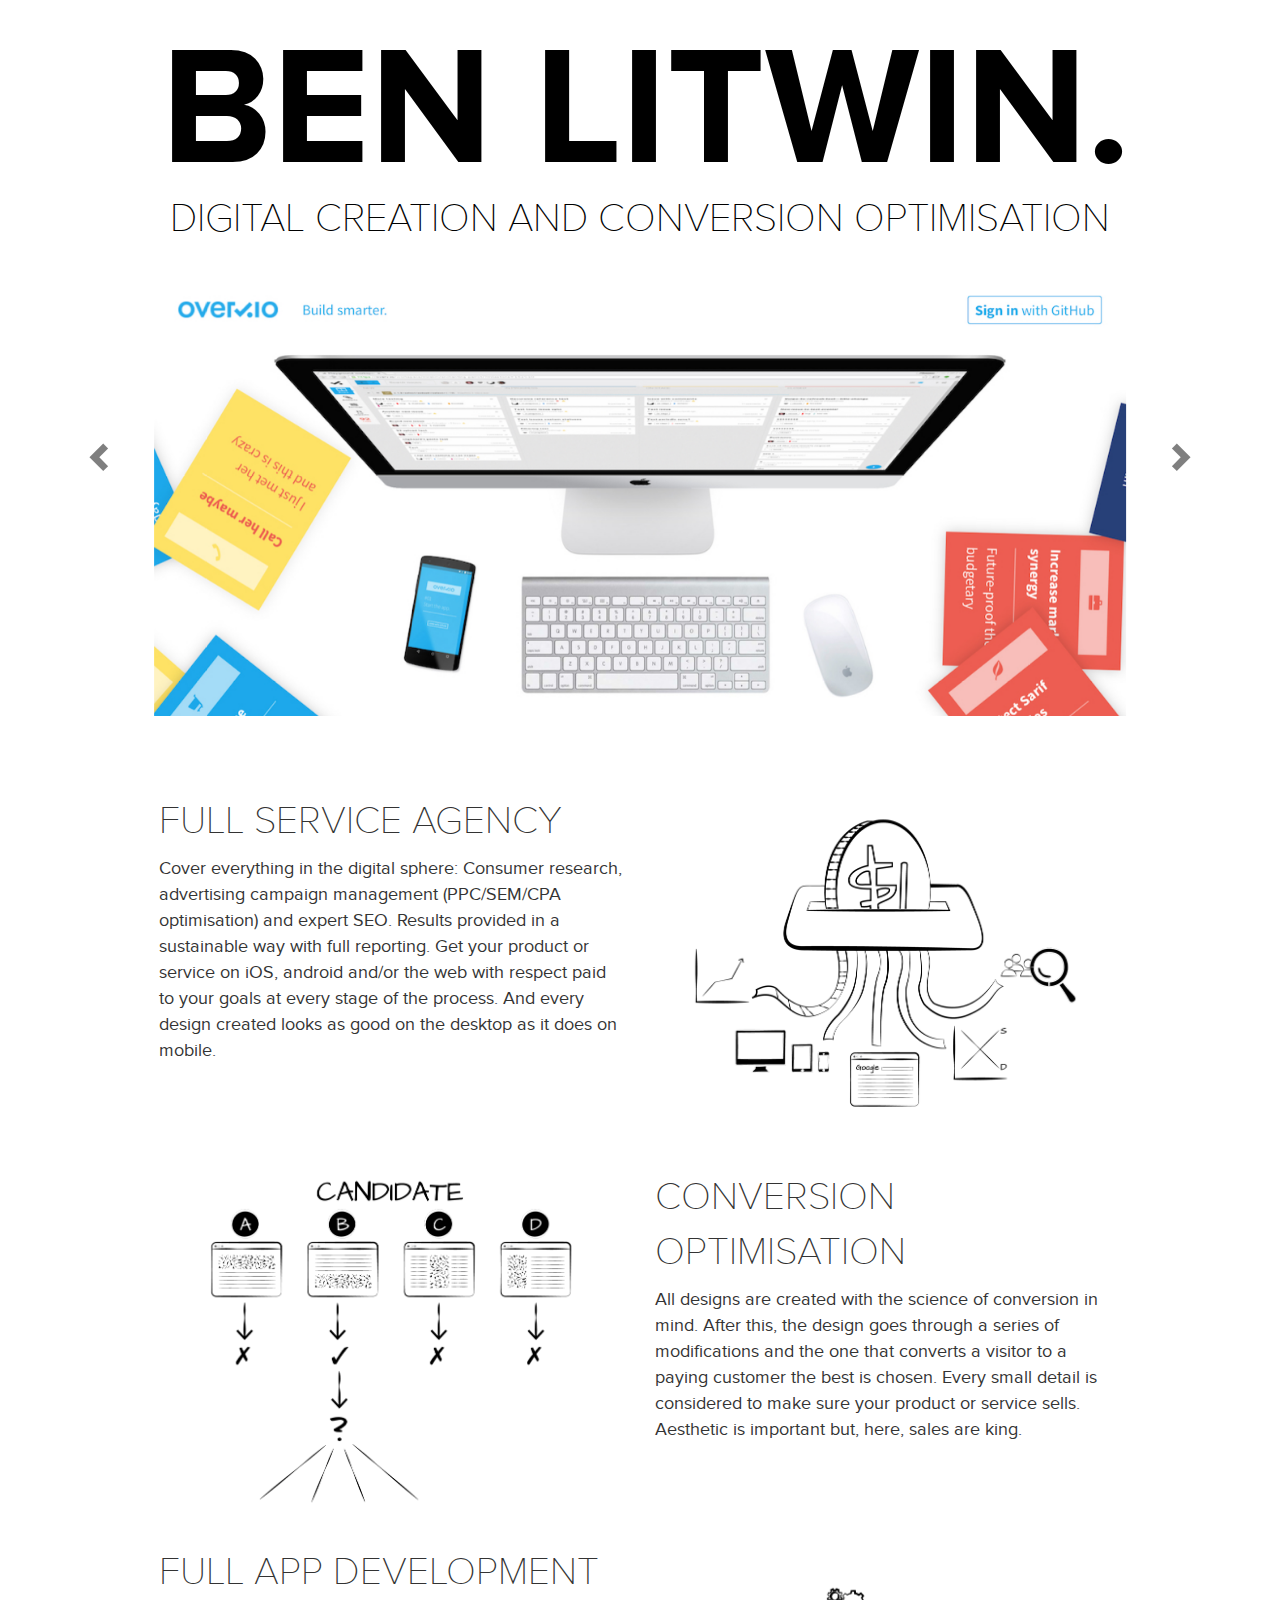
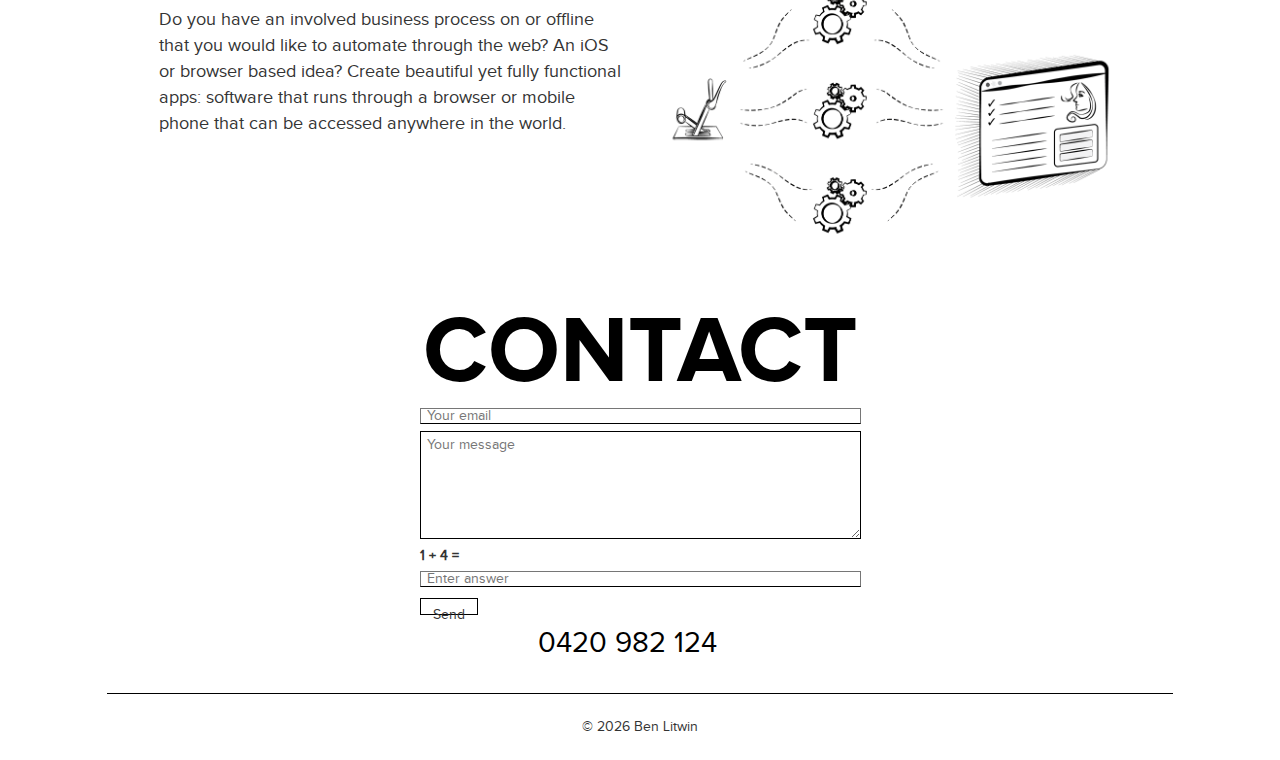
==== index.html @ e1b6b807 "Put phone number in iframe" ====
<!doctype html>
<!--
__        __   _            _     _      _
\ \      / /__( )_ __ ___  | |__ (_)_ __(_)_ __   __ _
 \ \ /\ / / _ \/| '__/ _ \ | '_ \| | '__| | '_ \ / _` |
  \ V  V /  __/ | | |  __/ | | | | | |  | | | | | (_| |
   \_/\_/ \___| |_|  \___| |_| |_|_|_|  |_|_| |_|\__, |
                                                 |___/
 ____                              _             _
/ ___|  ___  ___    ___ ___  _ __ | |_ __ _  ___| |_
\___ \ / _ \/ _ \  / __/ _ \| '_ \| __/ _` |/ __| __|
 ___) |  __/  __/ | (_| (_) | | | | || (_| | (__| |_
|____/ \___|\___|  \___\___/|_| |_|\__\__,_|\___|\__|
  __
 / _| ___  _ __ _ __ ___
| |_ / _ \| '__| '_ ` _ \
|  _| (_) | |  | | | | | |
|_|  \___/|_|  |_| |_| |_|

-->
<html lang="en">
<head>
    <meta charset="utf-8">
    <title>Ben Litwin - Digital design and conversion optimisation</title>
    <meta name="viewport" content="width=device-width, initial-scale=1">
    <meta name="description" content="Digital design and conversion optimisation">
    <meta name="author" content="Ben Litwin">

    <link href="https://maxcdn.bootstrapcdn.com/bootstrap/3.3.5/css/bootstrap.min.css" rel="stylesheet">
    <link rel="stylesheet" href="index.css">

    <script src="https://ajax.googleapis.com/ajax/libs/jquery/2.1.3/jquery.min.js" defer></script>
    <script src="https://maxcdn.bootstrapcdn.com/bootstrap/3.3.5/js/bootstrap.min.js" defer></script>
    <script src="./js/jqBootstrapValidation.js" defer></script>
    <script src="index.js" defer></script>



    <!--Favicon code-->
    <link rel="apple-touch-icon" sizes="57x57" href="/favicon/apple-icon-57x57.png">
    <link rel="apple-touch-icon" sizes="60x60" href="favicon/apple-icon-60x60.png">
    <link rel="apple-touch-icon" sizes="72x72" href="/favicon/apple-icon-72x72.png">
    <link rel="apple-touch-icon" sizes="76x76" href="/favicon/apple-icon-76x76.png">
    <link rel="apple-touch-icon" sizes="114x114" href="/favicon/apple-icon-114x114.png">
    <link rel="apple-touch-icon" sizes="120x120" href="/favicon/apple-icon-120x120.png">
    <link rel="apple-touch-icon" sizes="144x144" href="/favicon/apple-icon-144x144.png">
    <link rel="apple-touch-icon" sizes="152x152" href="/favicon/apple-icon-152x152.png">
    <link rel="apple-touch-icon" sizes="180x180" href="/favicon/apple-icon-180x180.png">
    <link rel="icon" type="image/png" sizes="192x192"  href="/favicon/android-icon-192x192.png">
    <link rel="icon" type="image/png" sizes="32x32" href="/favicon/favicon-32x32.png">
    <link rel="icon" type="image/png" sizes="96x96" href="/favicon/favicon-96x96.png">
    <link rel="icon" type="image/png" sizes="16x16" href="/favicon/favicon-16x16.png">
    <link rel="manifest" href="/favicon/manifest.json">
    <meta name="msapplication-TileColor" content="#ffffff">
    <meta name="msapplication-TileImage" content="/favicon/ms-icon-144x144.png">
    <meta name="theme-color" content="#ffffff">
    <!--/Favicon code-->

    <!--[if lt IE 9]>
    <script src="http://html5shiv.googlecode.com/svn/trunk/html5.js"></script>
    <![endif]-->
</head>

<body>

<div class="container-fluid majorcontainer">

    <div class="row mainrow">
        <div class="col-sm-12 maincol">
            <div class="mainheading">
                Ben Litwin.
            </div>
            <div class="submainheading">
                Digital creation and conversion optimisation
            </div>
        </div>
    </div>

    <div class="row carorow">
        <div class="col-sm-12 carocol">
            <div id="carousel" class="carousel slide" data-ride="carousel">
                <!-- Indicators -->
                <ol class="carousel-indicators">
                    <li data-target="#carousel" data-slide-to="0" class="active"></li>
                    <li data-target="#carousel" data-slide-to="1"></li>
                    <li data-target="#carousel" data-slide-to="2"></li>
                </ol>
                <!-- Wrapper for slides -->
                <div class="carousel-inner" role="listbox">
                    <div class="item active">
                        <img src="./images/1.jpg" alt="Portfolio Image One" class="caroimg">
                        <div class="carousel-caption">
                        </div>
                    </div>
                    <div class="item">
                        <img src="./images/2.jpg" alt="Portfolio Image Two" class="caroimg">
                        <div class="carousel-caption">
                        </div>
                    </div>
                    <div class="item">
                        <img src="./images/3.jpg" alt="Portfolio Image Three" class="caroimg">
                        <div class="carousel-caption">
                        </div>
                    </div>
                    <div class="item">
                        <img src="./images/4.jpg" alt="Portfolio Image Four" class="caroimg">
                        <div class="carousel-caption">
                        </div>
                    </div>
                    <div class="item">
                        <img src="./images/5.jpg" alt="Portfolio Image Five" class="caroimg">
                        <div class="carousel-caption">
                        </div>
                    </div>
                    <div class="item">
                        <img src="./images/6.jpg" alt="Portfolio Image Six" class="caroimg">
                        <div class="carousel-caption">
                        </div>
                    </div>
                    <div class="item">
                        <img src="./images/7.jpg" alt="Portfolio Image Seven" class="caroimg">
                        <div class="carousel-caption">
                        </div>
                    </div>

                </div>
                <!-- Controls -->
                <a class="left carousel-control carocontrol" href="#carousel" role="button" data-slide="prev">
                    <span class="glyphicon glyphicon-chevron-left caroicon" aria-hidden="true"></span>
                    <span class="sr-only">Previous</span>
                </a>
                <a class="right carousel-control carocontrol" href="#carousel" role="button" data-slide="next">
                    <span class="glyphicon glyphicon-chevron-right caroicon" aria-hidden="true"></span>
                    <span class="sr-only">Next</span>
                </a>
            </div>
        </div>

    </div>

    <div class="row detailsrow">
        <div class="col-lg-5 col-lg-offset-1 col-md-6 col-md-offset-0 col-sm-10 col-sm-offset-1 extrapadleft">
            <div class="detailsheading">
                Full service agency
            </div>
            <div class="detailspara">
                Cover everything in the digital sphere: Consumer research, advertising campaign management (PPC/SEM/CPA optimisation) and expert SEO. Results provided in a sustainable way with full reporting. Get your product or service on iOS, android and/or the web with respect paid to your goals at every stage of the process. And every design created looks as good on the desktop as it does on mobile.
            </div>
        </div>
        <div class="col-lg-5 col-lg-offset-0 col-md-6 col-md-offset-0 col-sm-10 col-sm-offset-1 extrapadright">
            <img src="./images/blwi1.png" alt="Full service agency info graphic" class="detimgclass" />
        </div>
    </div>

    <div class="row detailsrow extratoppad">
        <div class="col-lg-5 col-lg-push-6 col-md-6 col-md-push-6 col-md-offset-0 col-sm-10 col-sm-offset-1 extrapadright">
            <div class="detailsheading">
                Conversion optimisation
            </div>
            <div class="detailspara">
                All designs are created with the science of conversion in mind. After this, the design goes through a series of modifications and the one that converts a visitor to a paying customer the best is chosen. Every small detail is considered to make sure your product or service sells. Aesthetic is important but, here, sales are king.
            </div>
        </div>
        <div class="col-lg-5 col-lg-pull-5 col-md-pull-6 col-lg-offset-1 col-md-6 col-md-offset-0 col-sm-10 col-sm-offset-1 extrapadleft">
            <img src="./images/blwi2.png" alt="Conversion optimisation info graphic" class="detimgclass" />
        </div>
    </div>


    <div class="row detailsrow extratoppad">
        <div class="col-lg-5 col-lg-offset-1 col-md-6 col-md-offset-0 col-sm-10 col-sm-offset-1 extrapadleft">
        <div class="detailsheading">
                Full app development
            </div>
            <div class="detailspara">
                Do you have an involved business process on or offline that you would like to automate through the web? An iOS or browser based idea? Create beautiful yet fully functional apps: software that runs through a browser or mobile phone that can be accessed anywhere in the world.
            </div>
        </div>
        <div class="col-lg-5 col-lg-offset-0 col-md-6 col-md-offset-0 col-sm-10 col-sm-offset-1 extrapadright">
            <img src="./images/blwi3.png" alt="Full app development info graphic" class="detimgclass" />
        </div>
    </div>


    <div class="row contactrow">

        <div class="col-sm-12 contactheading">
            Contact
        </div>

        <div class="col-sm-12 contactformcol">
            <div class="contactformdiv">
                <form class="contactform" action="//formspree.io/blwebaddress@gmail.com" method="POST">
                    <input type="email" name="_replyto" placeholder="Your email" class="conactemailinput">
                    <textarea name="name" rows="5" placeholder="Your message" class="conactemailmsginput"></textarea>
                    <div class="contactformtestcol">
                        <label for="#contactformtest">1 + 4 =</label>
                        <input id="#contactformtest" type="text" placeholder="Enter answer" class="conactformtest">
                    </div>
                    <button class="btn btn-default contactbutton" type="submit">Send</button>
                    <div class="successmessage"></div>
                </form>
            </div>
        </div>

        <div class="col-sm-12 phonenumbercol">
            <iframe src="./number.html" frameborder="0" class="phonenumberiframe"></iframe>
        </div>

    </div>


    <div class="row footerrow">

        <div class="col-sm-10 col-sm-offset-1 footercol"></div>
        <div class="col-sm-10 col-sm-offset-1 copyrightcol">
            &#169; <span class="copyrightyear"></span> Ben Litwin
        </div>

    </div>


<!--/container-fluid-->
</div>

</body>
</html>
---- index.css ----
@font-face {
    font-family: 'proxima_nova_reg';
    src: url('proximanova-regular-webfont.woff') format('woff');
    font-weight: normal;
    font-style: normal;
}
@font-face {
    font-family: 'proxima_nova_bold';
    src: url('proximanova-bold-webfont.woff') format('woff');
    font-weight: 400;
    font-style: normal;
}
@font-face {
    font-family: 'proxima_nova_light';
    src: url('proximanova-light-webfont.woff') format('woff');
    font-weight: 200;
    font-style: normal;
}
@font-face {
    font-family: 'proxima_nova_extrabold';
    src: url('proximanova-extrabold-webfont.woff') format('woff');
    font-weight: 600;
    font-style: normal;
}
@font-face {
    font-family: 'proxima_nova_thin';
    src: url('proximanova-thin-webfont.woff') format('woff');
    font-weight: 100;
    font-style: normal;
}


body {
    font-family: proxima_nova_reg, Arial, sans-serif;
    background-color: white;
}

/*---------------------- helper classes ----------------------------*/

.extrapadleft, .extrapadleft2 {
    padding-left: 52px;
}

.extrapadright, .extrapadright2 {
    padding-right: 52px;
}

.extratoppad {
    padding-top: 10ex;
}

/*-------------------------------------------------------------------*/


/*--------------------------- Media queries --------------------------*/



@media screen and (max-width: 1200px) {

}

@media screen and (max-width: 1199px) and (min-width: 992px) {

    .extrapadright2 {
        padding-left: 30px !important;
        padding-right: 15px !important;
    }

    .extrapadleft2 {
        padding-left: 15px !important;
        padding-right: 30px !important;
    }

}

@media screen and (min-width: 991px) {


}

@media screen and (max-width: 991px) {

    .mainheading {
        font-size: 1165% !important;
    }

    .submainheading {
        font-size: 278% !important;
    }

    .extrapadleft {
        padding-left: 15px !important;
    }

    .extrapadright {
        padding-right: 15px !important;
    }

    .carorow {
        height: 100% !important;
        padding-bottom: 6ex !important;
    }

    .detailspara {
        padding-bottom: 3ex;
    }

    .extratoppad {
        padding-top: 8ex;
    }

}

@media screen and (max-width: 600px) {

    .mainheading {
        font-size: 700% !important;
        padding-left: 0 !important;
        padding-right: 0 !important;
    }

    .submainheading {
        font-size: 166% !important;
    }

    .contactheading {
        font-size: 500% !important;
    }

    .extratoppad {
        padding-top: 5ex !important;
    }

    .phonenumbercol {
        padding-top: 3ex !important;
    }

}

@media screen and (max-width: 480px) {

    .contactformdiv {
        width: 100% !important;
    }

    .conactemailinput {
        width: 100% !important;
    }

    .conactemailmsginput {
        width: 100% !important;
    }

    .conactformtest {
        width: 100% !important;
    }

}

@media screen and (max-width: 370px) {

    .mainheading {
        font-size: 620% !important;
    }

    .submainheading {
        font-size: 166% !important;
    }

    .contactheading {
        font-size: 400% !important;
    }

    .phonenumbercol {
        font-size: 180% !important;
    }
}



/*--------------------------------------------------------------------*/



.majorcontainer {
    max-width: 144ch;
}

.mainrow {
    color: black;
    padding-top: 3ex;
}

.maincol {
    width: 100%;
    padding-left: 0;
    padding-right: 0;
}

.mainheading {
    font-family: proxima_nova_bold, Arial, sans-serif;
    text-transform: uppercase;
    font-size: 1197%;
    display: block;
    padding-left: 0.1ch;
    text-align: center;
    line-height: 1;
    padding-top: 0.48ex;
}


.submainheading {
    font-family: proxima_nova_thin, Arial, sans-serif;
    text-transform: uppercase;
    display: block;
    bottom: 1em;
    font-size: 284%;
    text-align: center;
    line-height: 1;
    width: 100%;
    padding-top: 0.3ex;
    padding-bottom: 2.5ex;
}

.carorow {
    padding-top: 2ex;
    height: 532px;
    /* overflow: hidden; */
}

.carocol {
    padding-left: 0;
    padding-right: 0;
    height: 85%;
    overflow: hidden;
}

.carocontrol {
    height: 50%;
    background-image: none !important;
}

.caroicon {
    color: black;
    text-shadow: none;
}

.caroimg {
    width: 76%;
    margin: auto;
}

.detailsheading {
    font-family: proxima_nova_thin, Arial, sans-serif;
    font-size: 278%;
    padding-bottom: 0.7ex;
    text-transform: uppercase;
}

.detailspara {
    font-size: 130%;
}

.detailsimg {
    height: 50ex;
    background-size: cover;
}

.detimg1 {
    background-image: url("https://unsplash.it/460/350/");
}

.detimg2 {
    background-image: url("https://unsplash.it/460/350/?random");
}

.detimg3 {
    background-image: url("https://unsplash.it/460/350/");
}

.contactrow {
    /* background-color: whitesmoke; */
    margin-top: 6ex;
}

.contactheading {
    text-align: center;
    font-size: 670%;
    text-transform: uppercase;
    font-family: proxima_nova_bold, Arial, sans-serif;
    word-break: break-all;
    line-height: 1;
    color: black;
    padding-bottom: 0.3ex;
}

.contactformcol {
    text-align: center;
}

.contactformdiv {
    display: inline-block;
}

.contactform {
    text-align: left;
}

.conactemailinput, .conactformtest {
    display: block;
    height: 5ex;
    width: 49ch;
    padding-left: 2ex;
    margin-bottom: 2ex;
    border-bottom: black;
    border-style: solid;
    border-width: 1px;
}

.conactemailmsginput {
    display: block;
    width: 49ch;
    padding-left: 2ex;
    margin-bottom: 2ex;
    padding-top: 1ex;
    padding-bottom: 1ex;
    outline: none !important;
    border-color: black;
    background-color: #FFF !important;
}

.contactbutton {
    border-radius: 0;
    height: 5ex;
    border-color: black;
    display: inline-block;
}

.contactbutton:active, .contactbutton:focus, .contactbutton:focus, .conactemailinput:focus, .conactemailmsginput:focus, .conactformtest:focus  {
    outline: none !important;
}

.successmessage {
    width: 73%;
    display: inline-block;
    text-transform: capitalize;
    height: 5ex;
    vertical-align: middle;
    padding-top: 1ex;
    padding-bottom: 1ex;
    text-align: left;
    padding-left: 2ex;
    opacity: 0;
    transition: opacity 500ms;
    margin-left: 1.8ex;
}

.succesful {
    background-color: #F0FFF1;
    opacity: 1;
    width: 11ch;

}

.unsuccesful {
    background-color: #FFF0F0;
    opacity: 1;
    width: 7ch;
}

.contactformtestcol {

}

.phonenumbercol {
    text-align: center;
    padding-top: 1ex;
    padding-bottom: 1ex;
    font-size: 200%;
    line-height: 1;
}

.footerrow {

}

.footercol {
    height: 1px;
    background-color: black;
    margin-top: 8ex;
}

.copyrightcol {
    text-align: center;
    padding-top: 7ex;
    padding-bottom: 7ex;
}

.detimgclass {
    width: 100%
}

.phonenumberiframe {
    height: 5ex;
    width: 13ch;
}
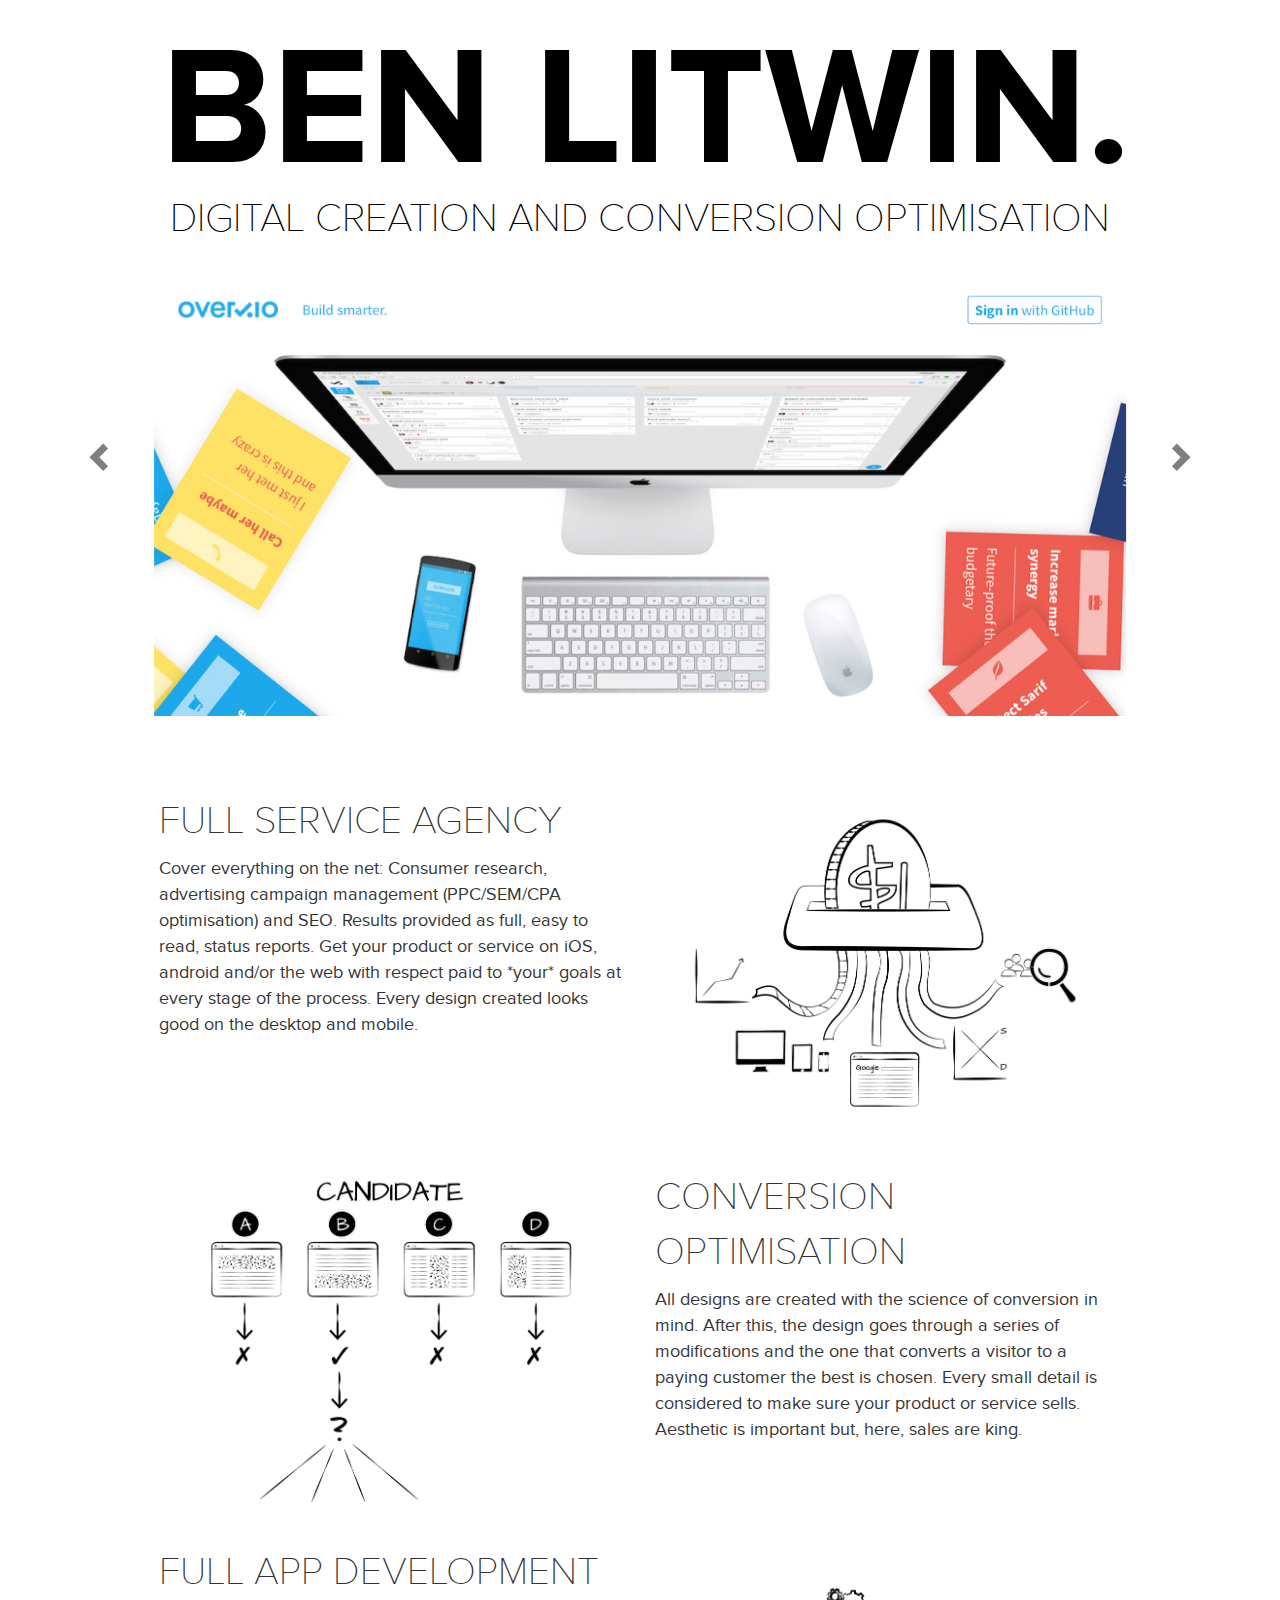
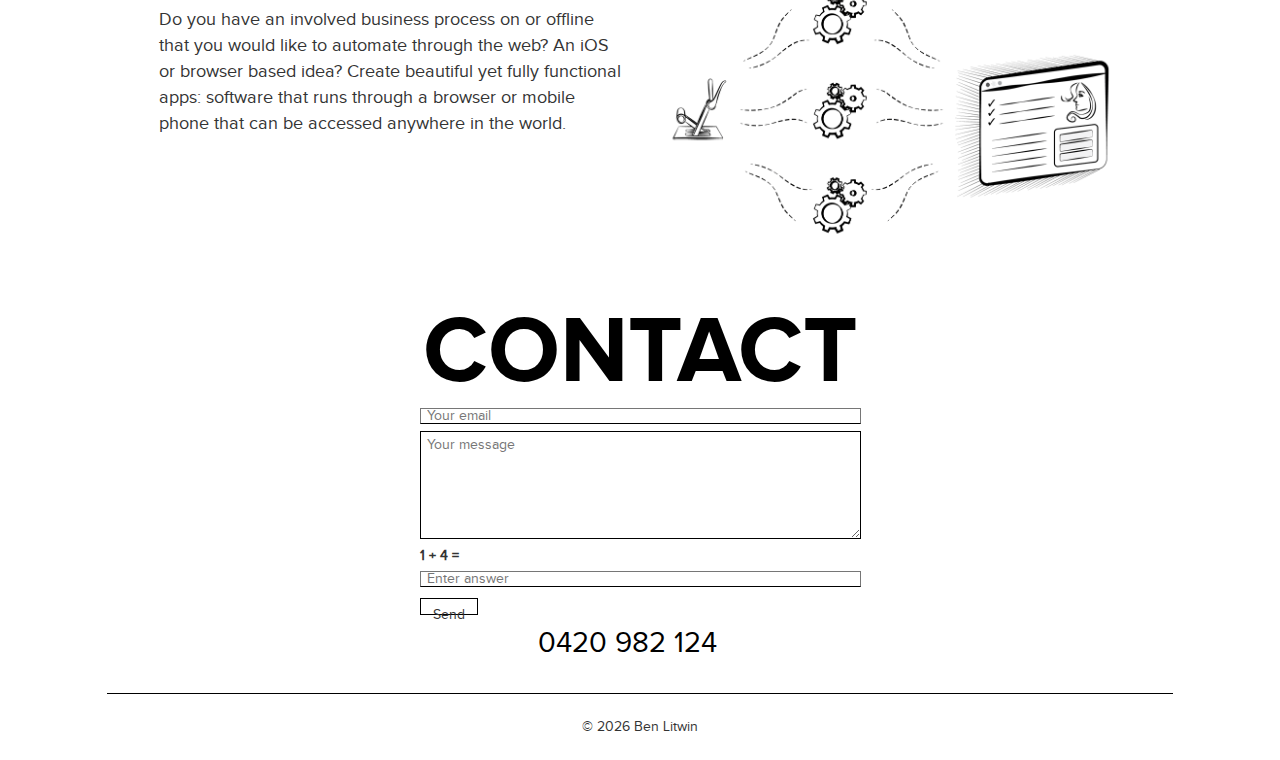
==== commit 54209f3f: "Update index.html" ====
--- a/index.html
+++ b/index.html
@@ -144,7 +144,7 @@
                 Full service agency
             </div>
             <div class="detailspara">
-                Cover everything in the digital sphere: Consumer research, advertising campaign management (PPC/SEM/CPA optimisation) and expert SEO. Results provided in a sustainable way with full reporting. Get your product or service on iOS, android and/or the web with respect paid to your goals at every stage of the process. And every design created looks as good on the desktop as it does on mobile.
+                Cover everything on the net: Consumer research, advertising campaign management (PPC/SEM/CPA optimisation) and SEO. Results provided as full, easy to read, status reports. Get your product or service on iOS, android and/or the web with respect paid to *your* goals at every stage of the process. Every design created looks good on the desktop and mobile.
             </div>
         </div>
         <div class="col-lg-5 col-lg-offset-0 col-md-6 col-md-offset-0 col-sm-10 col-sm-offset-1 extrapadright">
@@ -224,4 +224,4 @@
 </div>
 
 </body>
-</html>+</html>
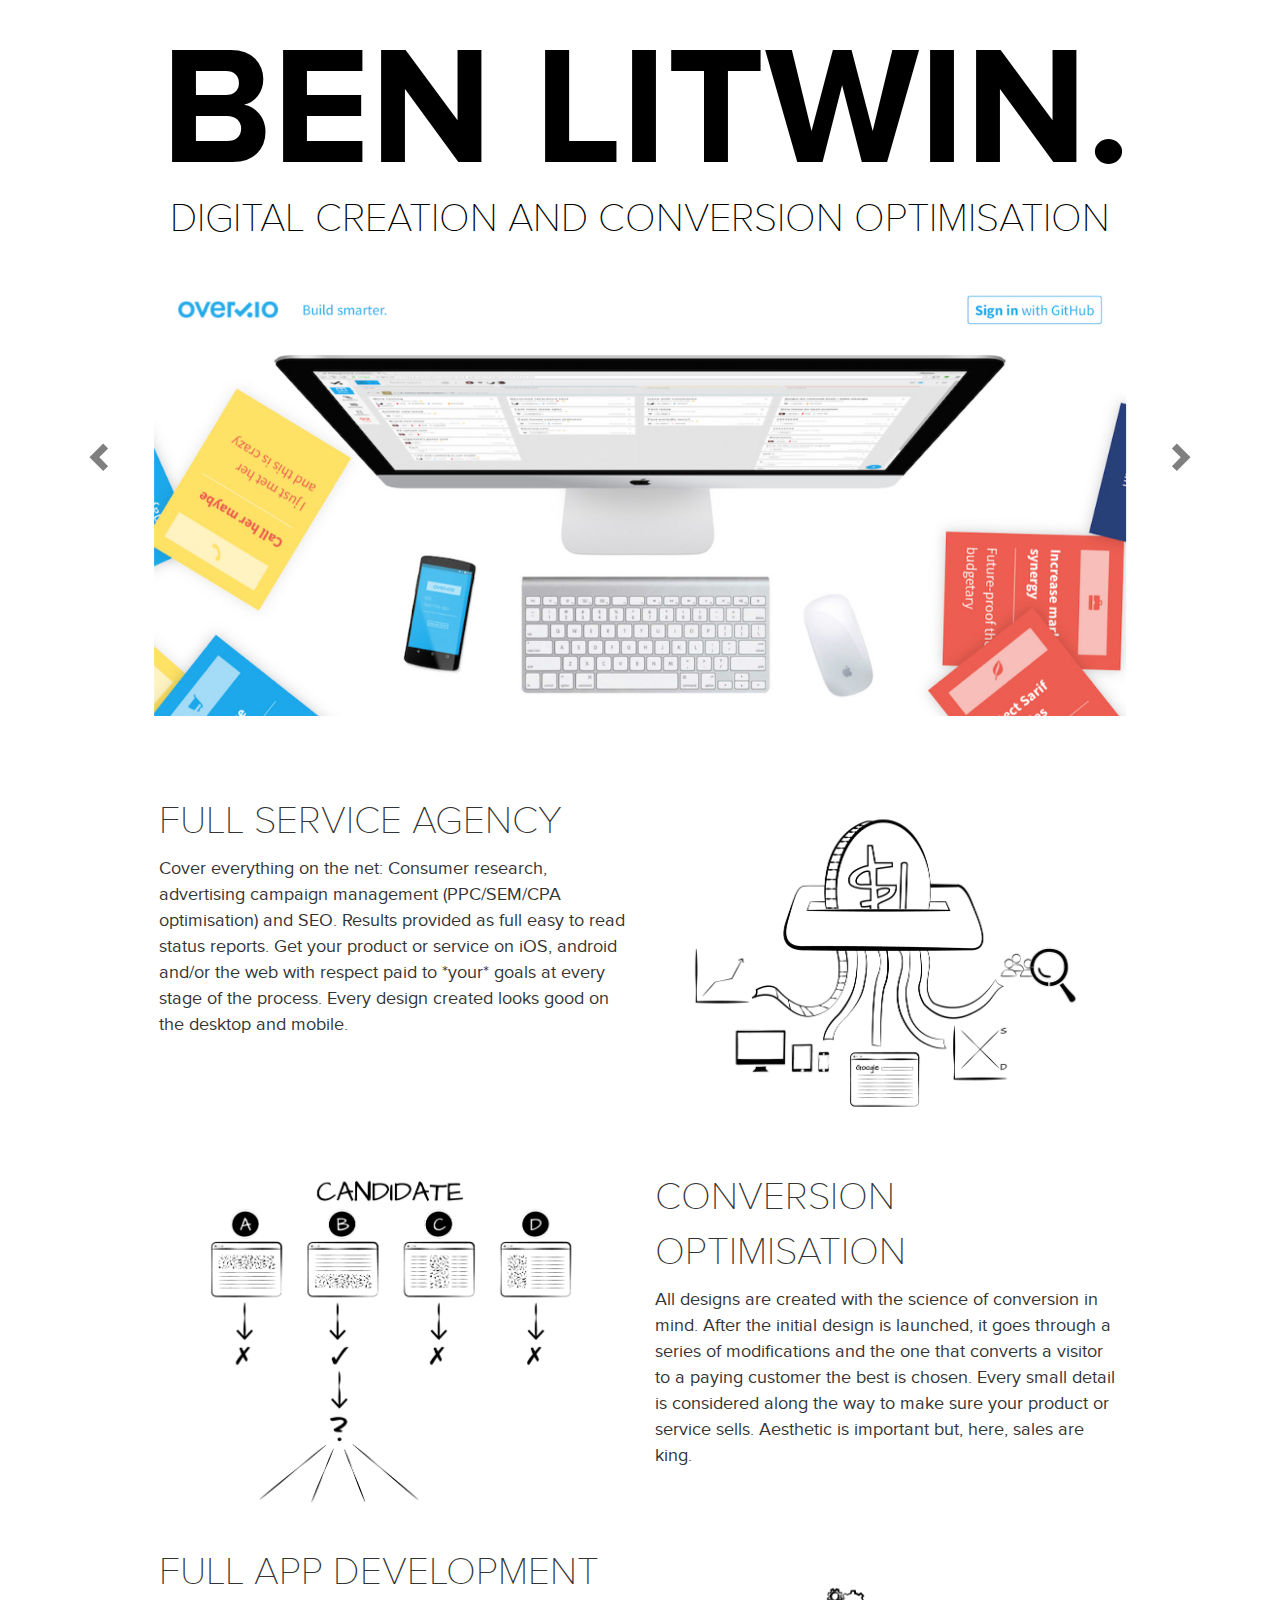
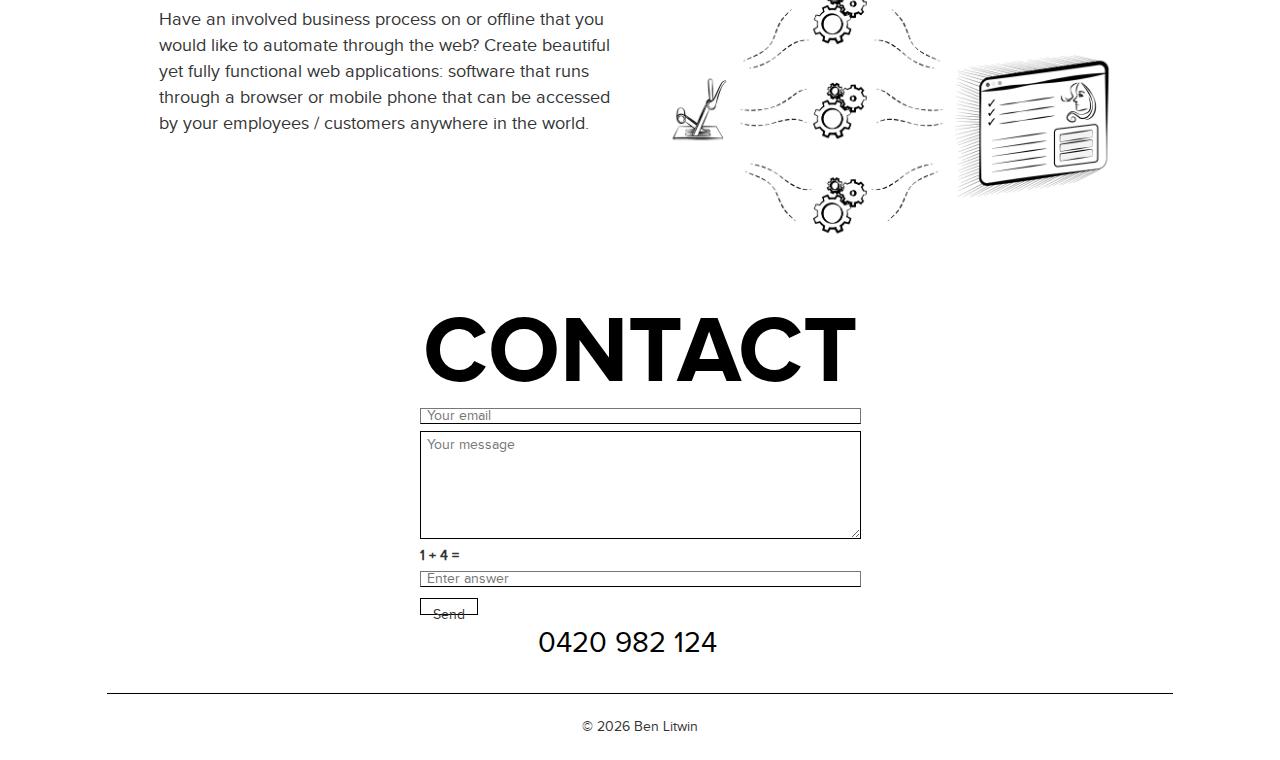
==== commit e3d93ece: "Update index.html" ====
--- a/index.html
+++ b/index.html
@@ -144,7 +144,7 @@
                 Full service agency
             </div>
             <div class="detailspara">
-                Cover everything on the net: Consumer research, advertising campaign management (PPC/SEM/CPA optimisation) and SEO. Results provided as full, easy to read, status reports. Get your product or service on iOS, android and/or the web with respect paid to *your* goals at every stage of the process. Every design created looks good on the desktop and mobile.
+                Cover everything on the net: Consumer research, advertising campaign management (PPC/SEM/CPA optimisation) and SEO. Results provided as full easy to read status reports. Get your product or service on iOS, android and/or the web with respect paid to *your* goals at every stage of the process. Every design created looks good on the desktop and mobile.
             </div>
         </div>
         <div class="col-lg-5 col-lg-offset-0 col-md-6 col-md-offset-0 col-sm-10 col-sm-offset-1 extrapadright">
@@ -158,7 +158,7 @@
                 Conversion optimisation
             </div>
             <div class="detailspara">
-                All designs are created with the science of conversion in mind. After this, the design goes through a series of modifications and the one that converts a visitor to a paying customer the best is chosen. Every small detail is considered to make sure your product or service sells. Aesthetic is important but, here, sales are king.
+                All designs are created with the science of conversion in mind. After the initial design is launched, it goes through a series of modifications and the one that converts a visitor to a paying customer the best is chosen. Every small detail is considered along the way to make sure your product or service sells. Aesthetic is important but, here, sales are king.
             </div>
         </div>
         <div class="col-lg-5 col-lg-pull-5 col-md-pull-6 col-lg-offset-1 col-md-6 col-md-offset-0 col-sm-10 col-sm-offset-1 extrapadleft">
@@ -173,7 +173,7 @@
                 Full app development
             </div>
             <div class="detailspara">
-                Do you have an involved business process on or offline that you would like to automate through the web? An iOS or browser based idea? Create beautiful yet fully functional apps: software that runs through a browser or mobile phone that can be accessed anywhere in the world.
+                Have an involved business process on or offline that you would like to automate through the web? Create beautiful yet fully functional web applications: software that runs through a browser or mobile phone that can be accessed by your employees / customers anywhere in the world.
             </div>
         </div>
         <div class="col-lg-5 col-lg-offset-0 col-md-6 col-md-offset-0 col-sm-10 col-sm-offset-1 extrapadright">
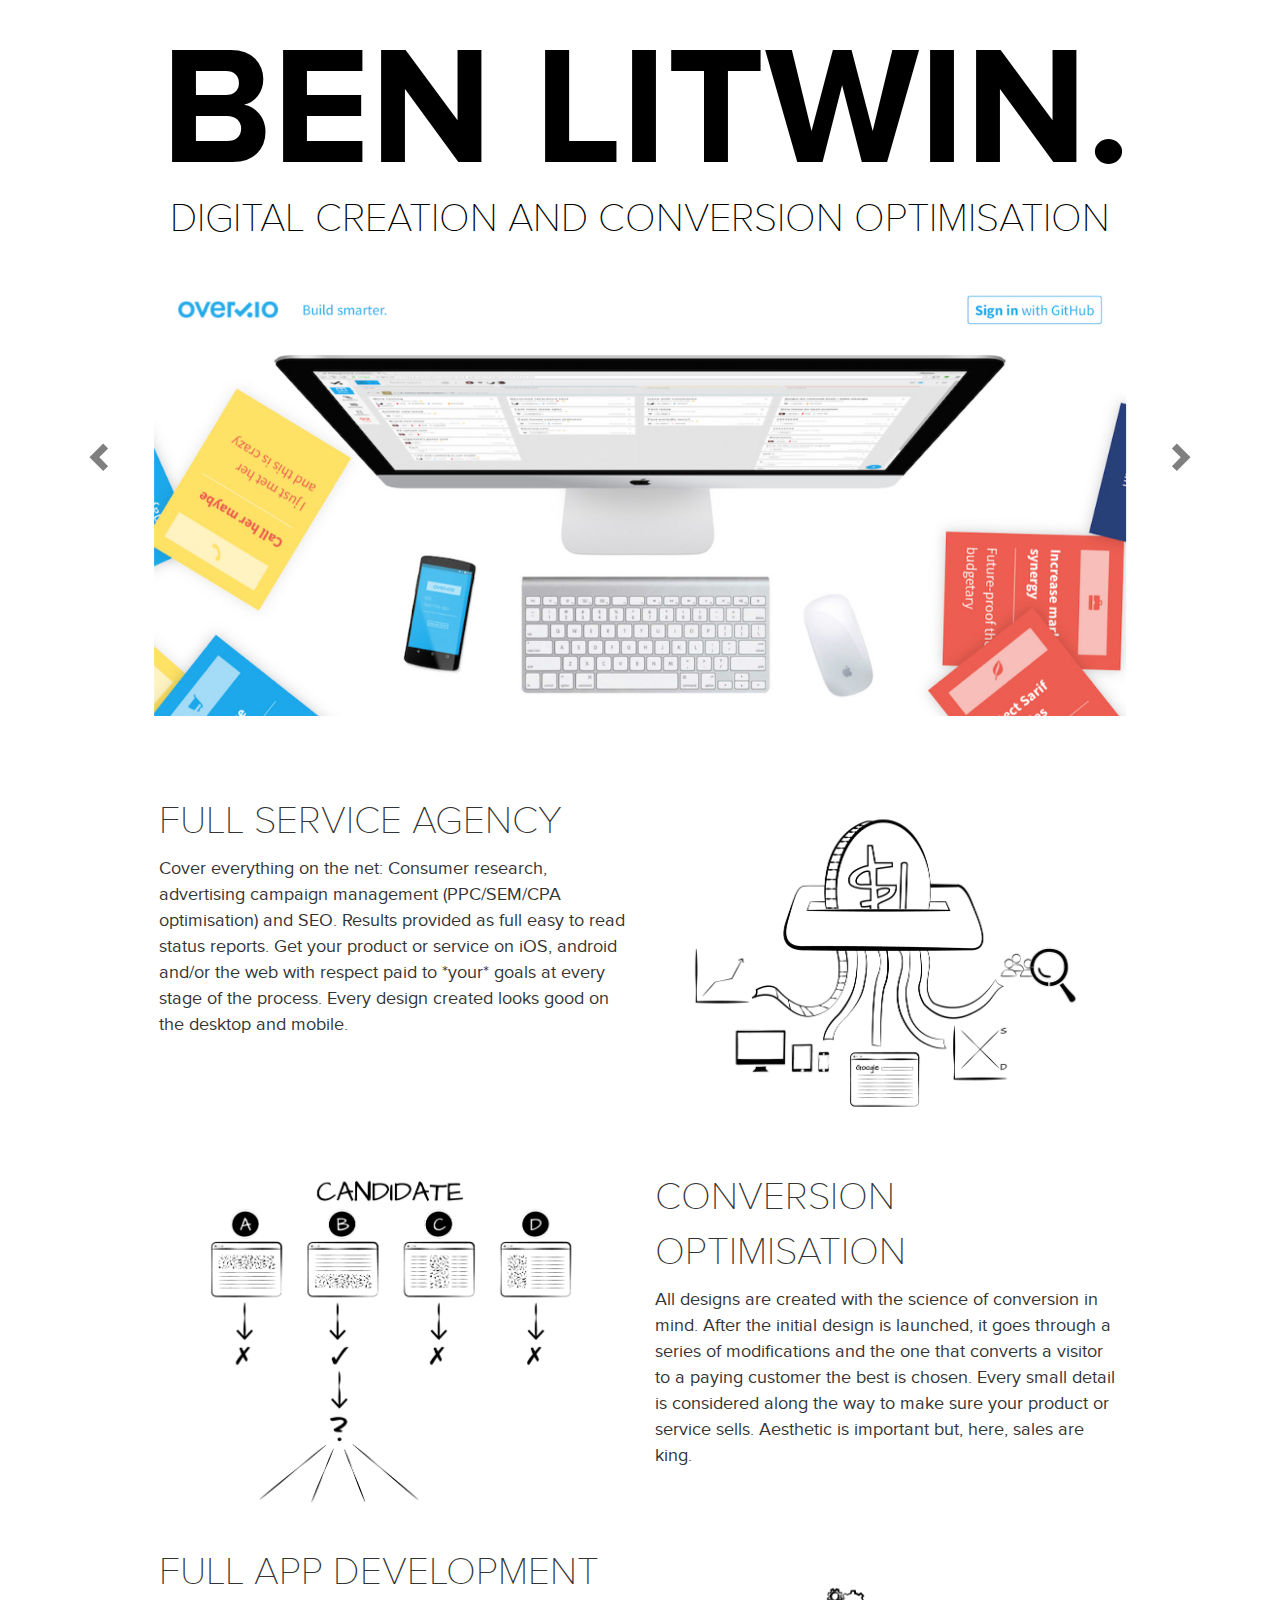
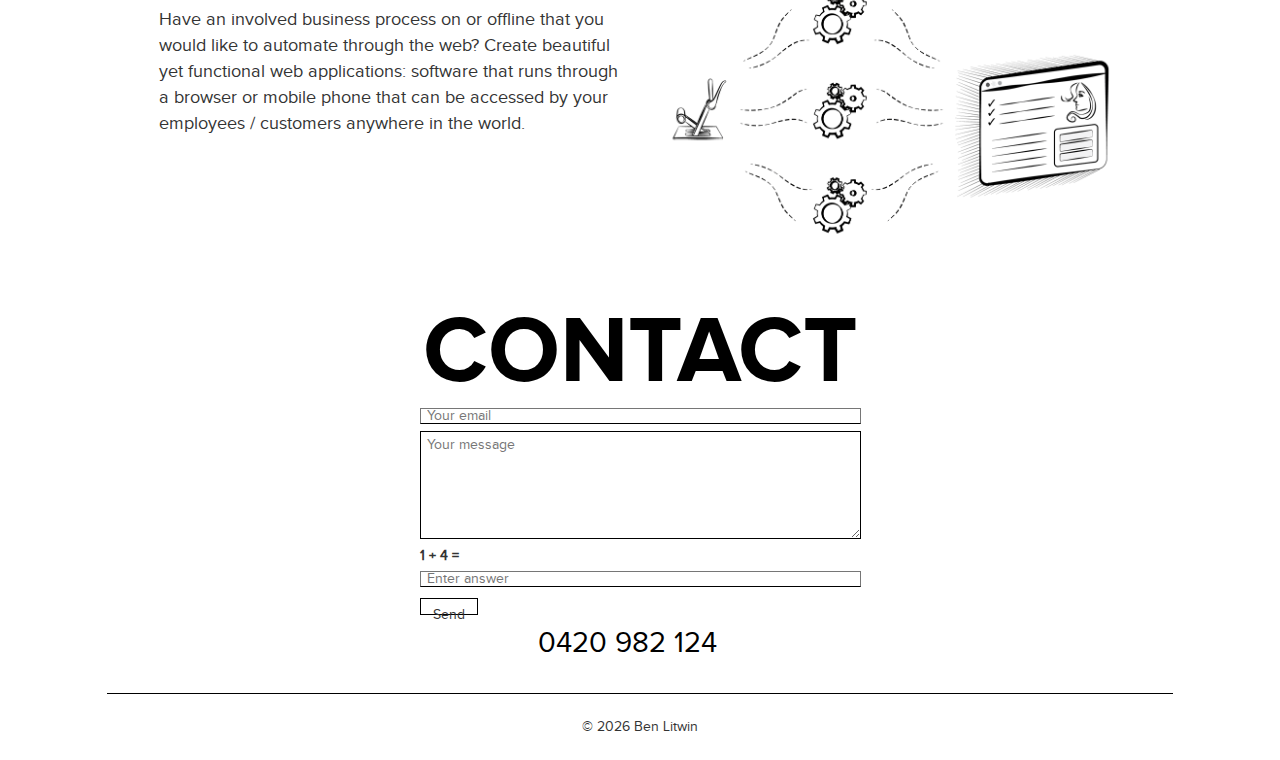
==== commit 1ef9bb40: "Update index.html" ====
--- a/index.html
+++ b/index.html
@@ -173,7 +173,7 @@
                 Full app development
             </div>
             <div class="detailspara">
-                Have an involved business process on or offline that you would like to automate through the web? Create beautiful yet fully functional web applications: software that runs through a browser or mobile phone that can be accessed by your employees / customers anywhere in the world.
+                Have an involved business process on or offline that you would like to automate through the web? Create beautiful yet functional web applications: software that runs through a browser or mobile phone that can be accessed by your employees / customers anywhere in the world.
             </div>
         </div>
         <div class="col-lg-5 col-lg-offset-0 col-md-6 col-md-offset-0 col-sm-10 col-sm-offset-1 extrapadright">
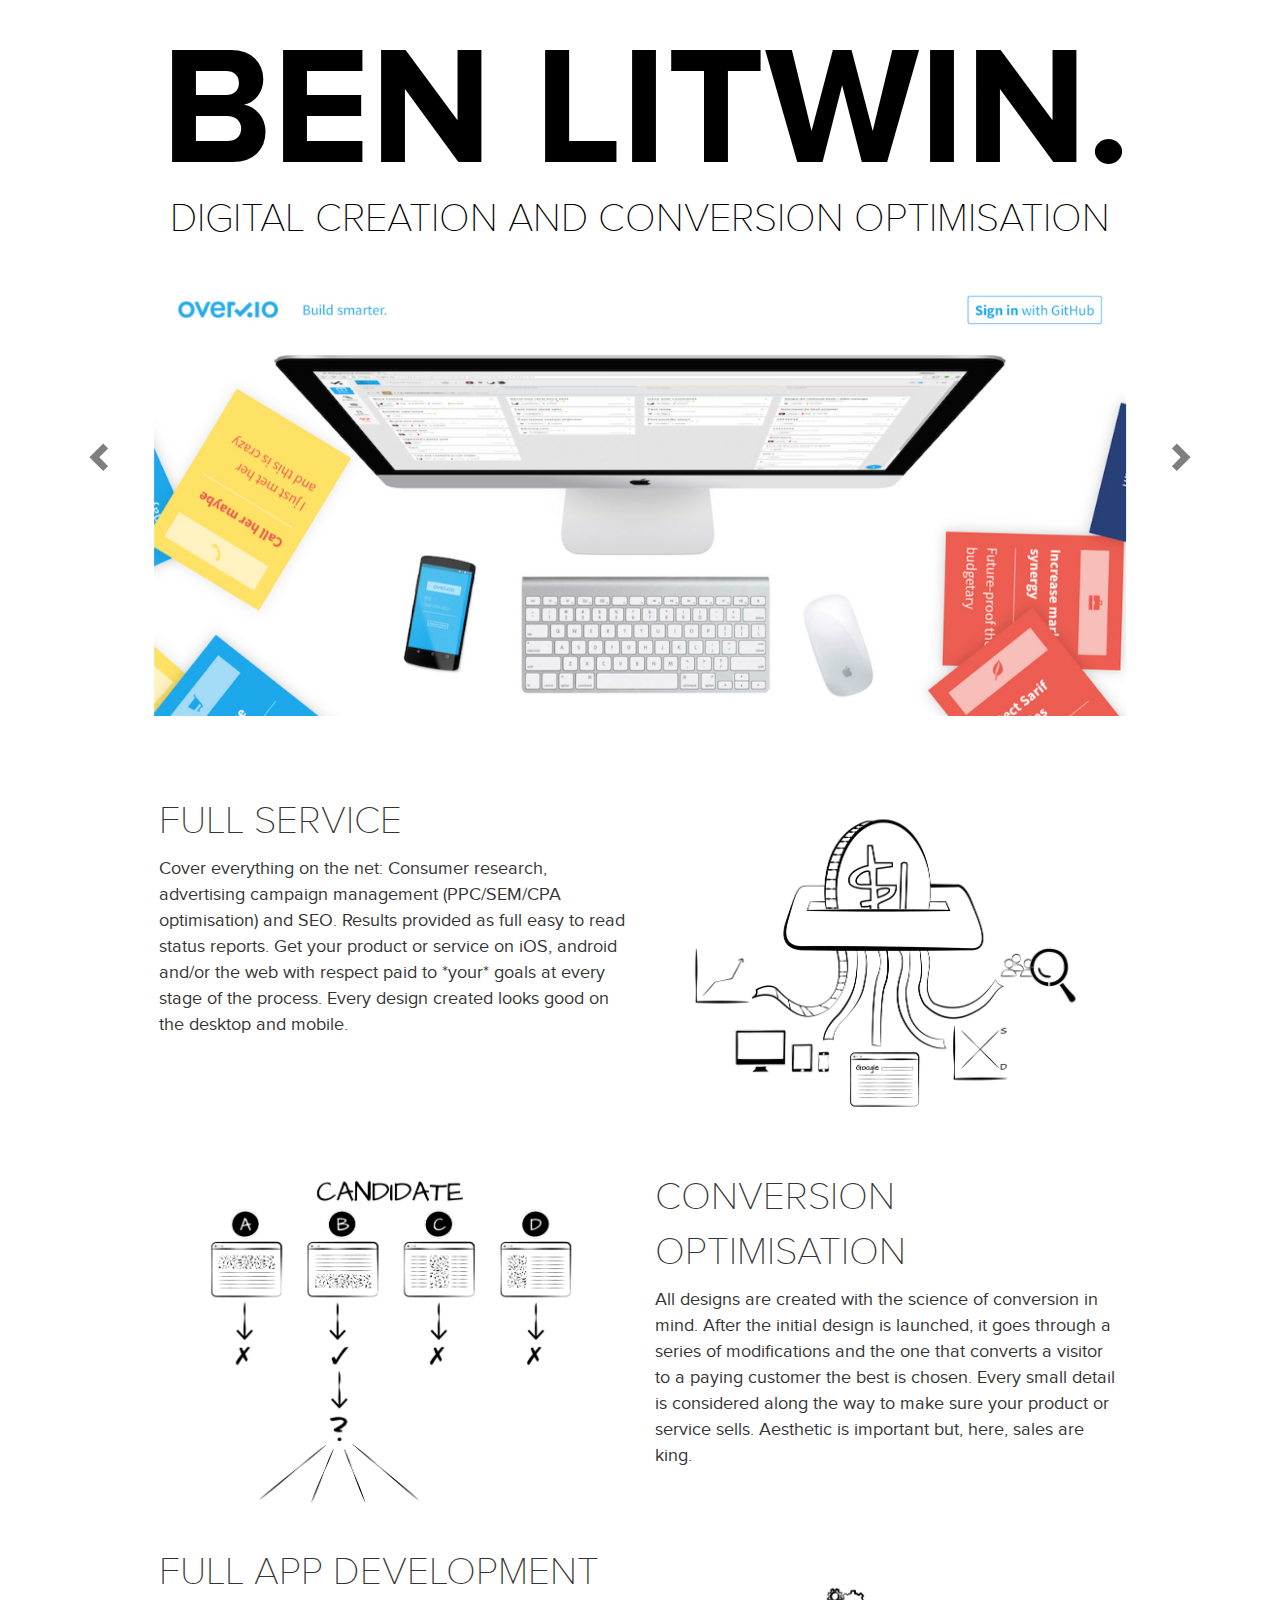
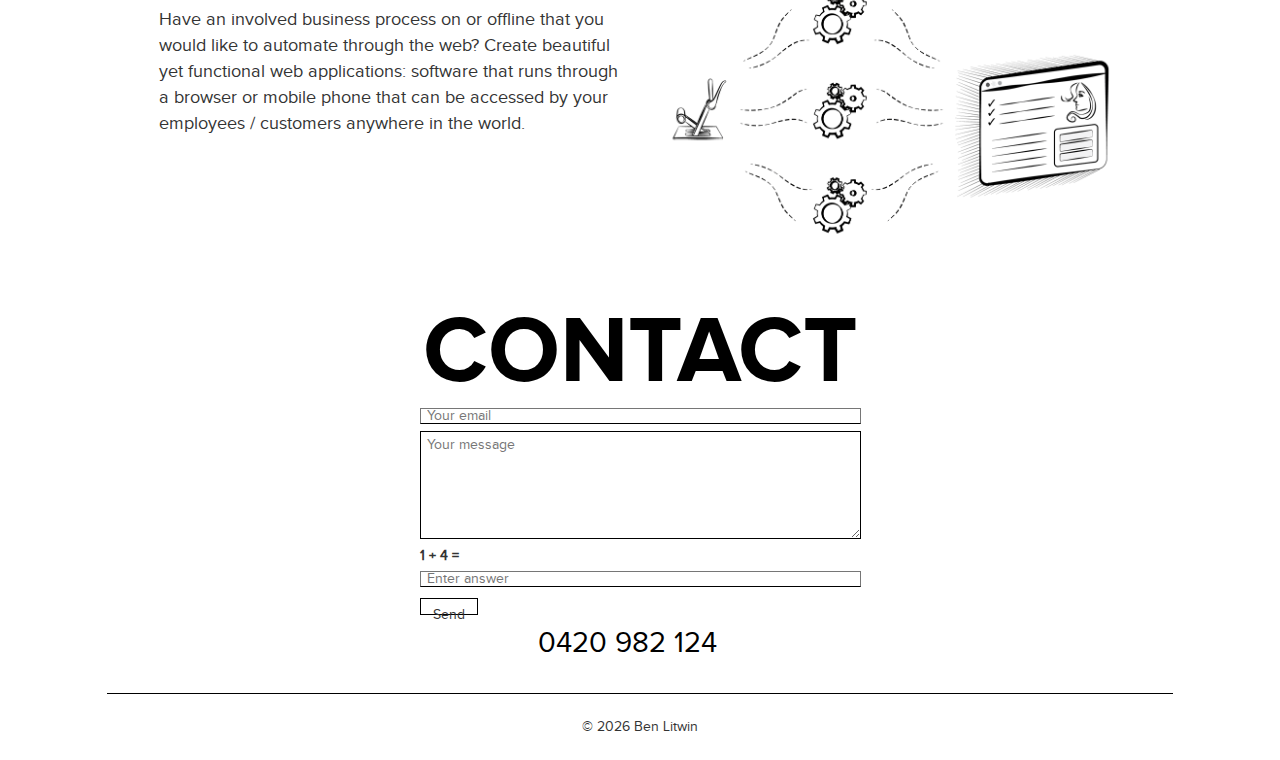
==== commit f116e664: "Update index.html" ====
--- a/index.html
+++ b/index.html
@@ -141,7 +141,7 @@
     <div class="row detailsrow">
         <div class="col-lg-5 col-lg-offset-1 col-md-6 col-md-offset-0 col-sm-10 col-sm-offset-1 extrapadleft">
             <div class="detailsheading">
-                Full service agency
+                Full Service
             </div>
             <div class="detailspara">
                 Cover everything on the net: Consumer research, advertising campaign management (PPC/SEM/CPA optimisation) and SEO. Results provided as full easy to read status reports. Get your product or service on iOS, android and/or the web with respect paid to *your* goals at every stage of the process. Every design created looks good on the desktop and mobile.
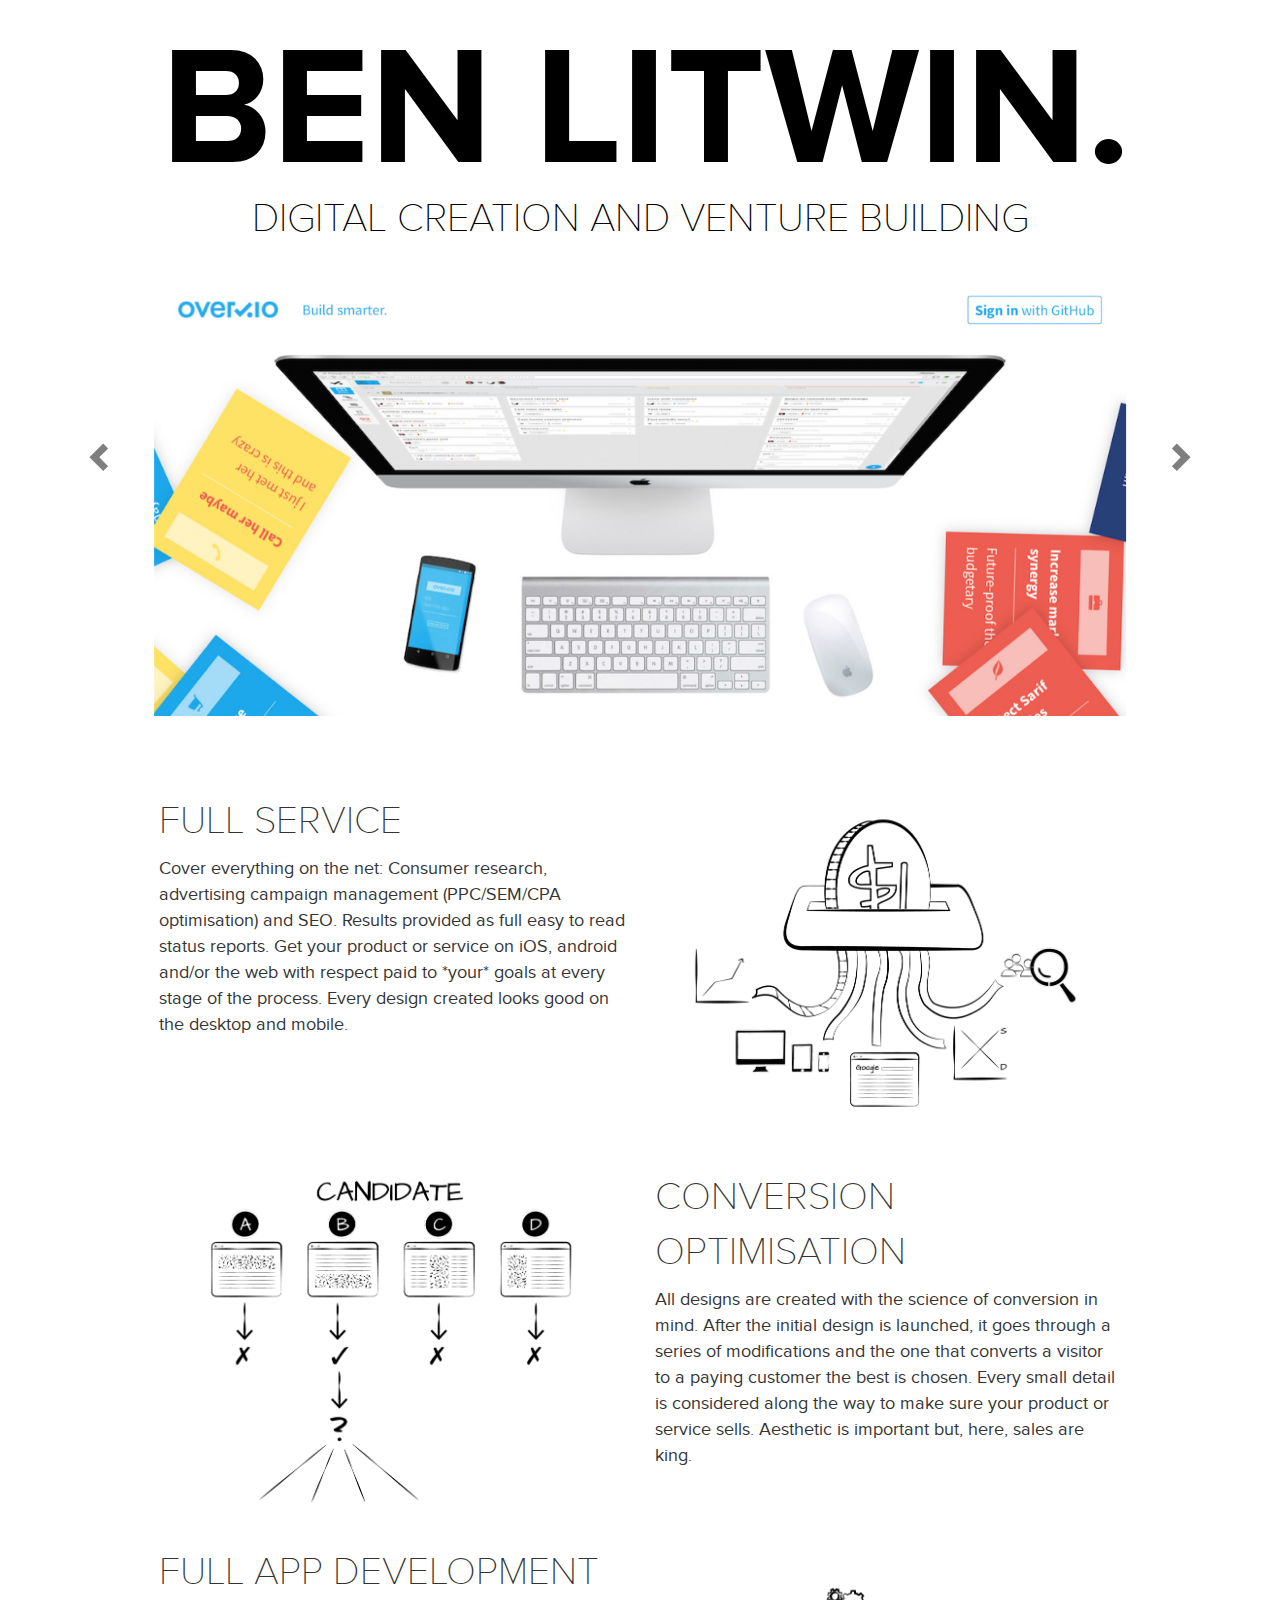
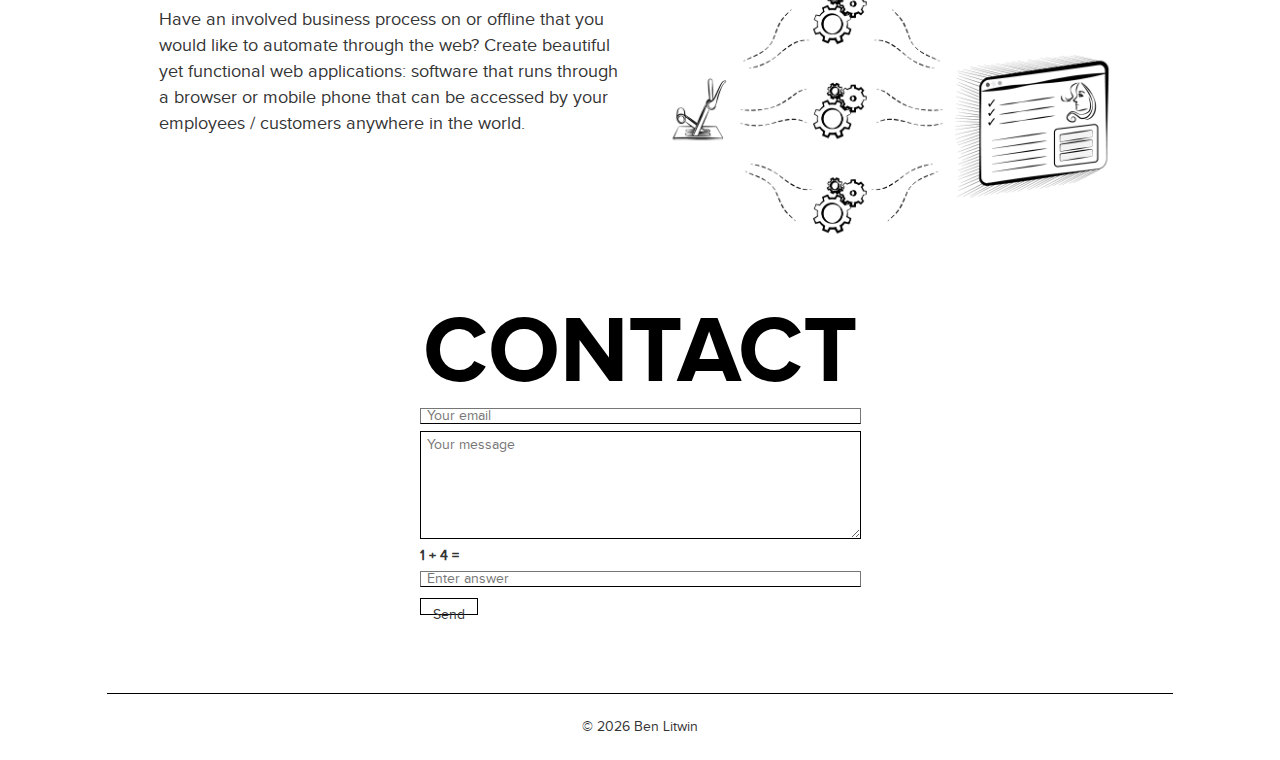
==== commit a8e162d9: "Update index.html" ====
--- a/index.html
+++ b/index.html
@@ -21,9 +21,9 @@
 <html lang="en">
 <head>
     <meta charset="utf-8">
-    <title>Ben Litwin - Digital design and conversion optimisation</title>
+    <title>Ben Litwin - Digital design and venture building</title>
     <meta name="viewport" content="width=device-width, initial-scale=1">
-    <meta name="description" content="Digital design and conversion optimisation">
+    <meta name="description" content="Digital design and venture building">
     <meta name="author" content="Ben Litwin">
 
     <link href="https://maxcdn.bootstrapcdn.com/bootstrap/3.3.5/css/bootstrap.min.css" rel="stylesheet">
@@ -63,6 +63,18 @@
 
 <body>
 
+
+<!-- Google Tag Manager -->
+<noscript><iframe src="//www.googletagmanager.com/ns.html?id=GTM-5CMSPQ"
+                  height="0" width="0" style="display:none;visibility:hidden"></iframe></noscript>
+<script>(function(w,d,s,l,i){w[l]=w[l]||[];w[l].push({'gtm.start':
+        new Date().getTime(),event:'gtm.js'});var f=d.getElementsByTagName(s)[0],
+        j=d.createElement(s),dl=l!='dataLayer'?'&l='+l:'';j.async=true;j.src=
+        '//www.googletagmanager.com/gtm.js?id='+i+dl;f.parentNode.insertBefore(j,f);
+})(window,document,'script','dataLayer','GTM-5CMSPQ');</script>
+<!-- End Google Tag Manager -->
+
+
 <div class="container-fluid majorcontainer">
 
     <div class="row mainrow">
@@ -71,7 +83,7 @@
                 Ben Litwin.
             </div>
             <div class="submainheading">
-                Digital creation and conversion optimisation
+                Digital creation and venture building
             </div>
         </div>
     </div>
